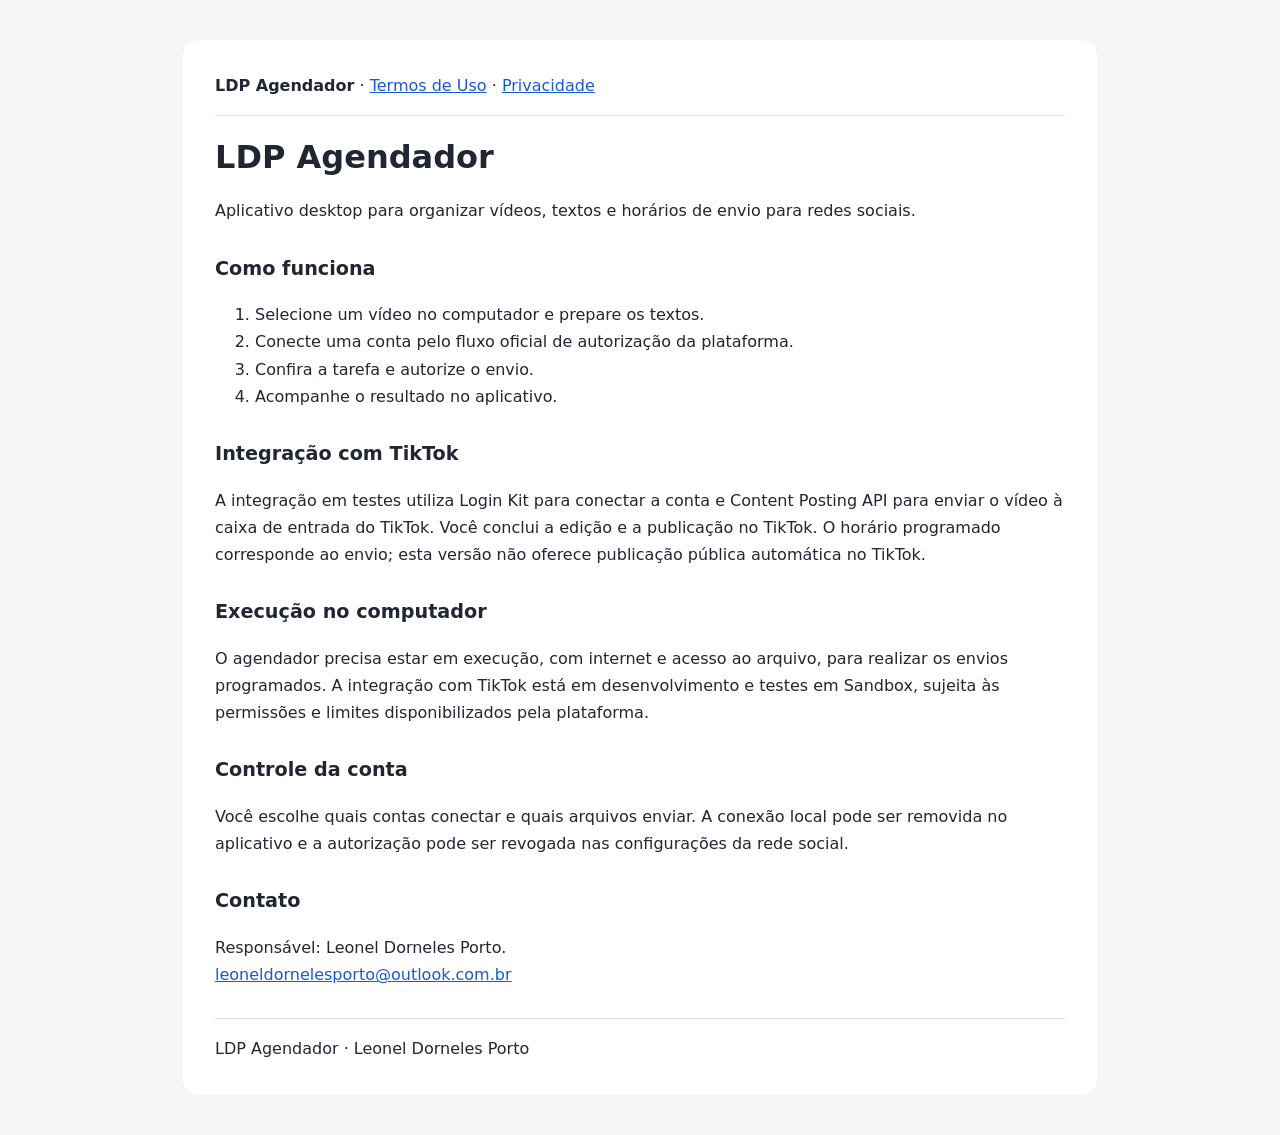
==== apresentacao.html @ c743c890 "Add files via upload" ====
<!doctype html><html lang="pt-BR"><head><meta charset="utf-8"><meta name="viewport" content="width=device-width,initial-scale=1"><title>LDP Agendador | Apresentação</title><style>body{font-family:system-ui,sans-serif;margin:0;background:#f5f6f8;color:#202632;line-height:1.7}main{max-width:850px;margin:40px auto;padding:32px;background:white;border-radius:16px}h1{line-height:1.2}h2{font-size:1.2rem;margin-top:28px}a{color:#175bcc}nav{border-bottom:1px solid #ddd;padding-bottom:16px}footer{border-top:1px solid #ddd;margin-top:30px;padding-top:16px}@media(max-width:600px){main{margin:0;padding:24px;border-radius:0}}</style></head><body><main><nav><strong>LDP Agendador</strong> · <a href="termos.html">Termos de Uso</a> · <a href="privacidade.html">Privacidade</a></nav><h1>LDP Agendador</h1><p>Aplicativo desktop para organizar vídeos, textos e horários de envio para redes sociais.</p><h2>Como funciona</h2><ol><li>Selecione um vídeo no computador e prepare os textos.</li><li>Conecte uma conta pelo fluxo oficial de autorização da plataforma.</li><li>Confira a tarefa e autorize o envio.</li><li>Acompanhe o resultado no aplicativo.</li></ol><h2>Integração com TikTok</h2><p>A integração em testes utiliza Login Kit para conectar a conta e Content Posting API para enviar o vídeo à caixa de entrada do TikTok. Você conclui a edição e a publicação no TikTok. O horário programado corresponde ao envio; esta versão não oferece publicação pública automática no TikTok.</p><h2>Execução no computador</h2><p>O agendador precisa estar em execução, com internet e acesso ao arquivo, para realizar os envios programados. A integração com TikTok está em desenvolvimento e testes em Sandbox, sujeita às permissões e limites disponibilizados pela plataforma.</p><h2>Controle da conta</h2><p>Você escolhe quais contas conectar e quais arquivos enviar. A conexão local pode ser removida no aplicativo e a autorização pode ser revogada nas configurações da rede social.</p><h2>Contato</h2><p>Responsável: Leonel Dorneles Porto.<br><a href="mailto:leoneldornelesporto@outlook.com.br">leoneldornelesporto@outlook.com.br</a></p><footer>LDP Agendador · Leonel Dorneles Porto</footer></main></body></html>
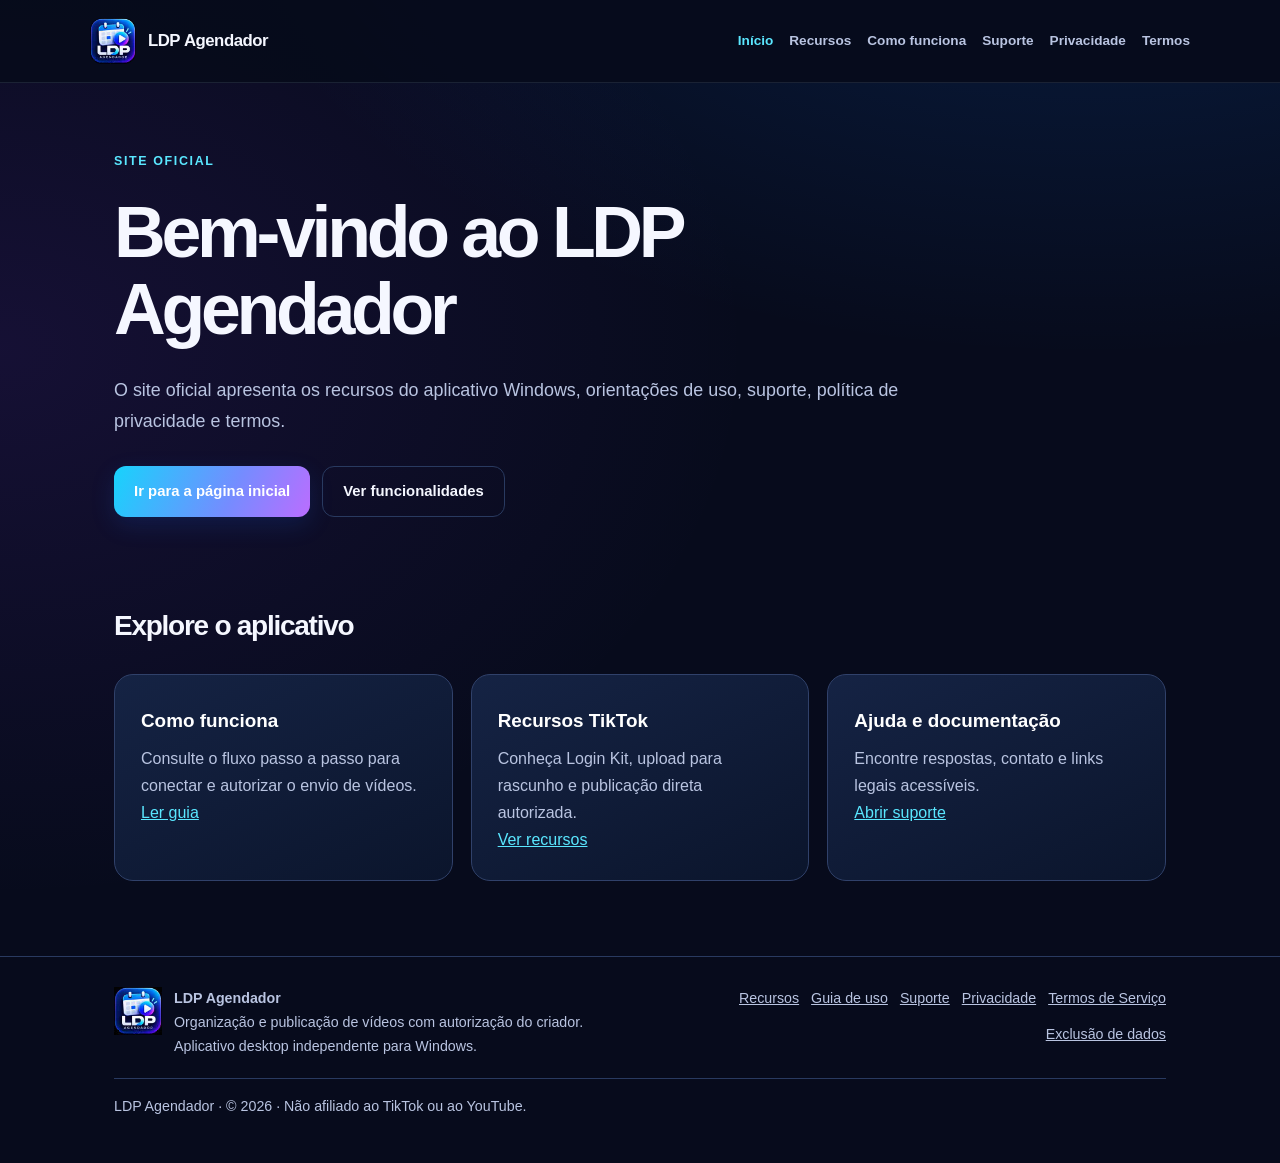
==== commit ebde27bb: "fix(tiktok-review): update apresentacao.html" ====
--- a/apresentacao.html
+++ b/apresentacao.html
@@ -1 +1,3 @@
-<!doctype html><html lang="pt-BR"><head><meta charset="utf-8"><meta name="viewport" content="width=device-width,initial-scale=1"><title>LDP Agendador | Apresentação</title><style>body{font-family:system-ui,sans-serif;margin:0;background:#f5f6f8;color:#202632;line-height:1.7}main{max-width:850px;margin:40px auto;padding:32px;background:white;border-radius:16px}h1{line-height:1.2}h2{font-size:1.2rem;margin-top:28px}a{color:#175bcc}nav{border-bottom:1px solid #ddd;padding-bottom:16px}footer{border-top:1px solid #ddd;margin-top:30px;padding-top:16px}@media(max-width:600px){main{margin:0;padding:24px;border-radius:0}}</style></head><body><main><nav><strong>LDP Agendador</strong> · <a href="termos.html">Termos de Uso</a> · <a href="privacidade.html">Privacidade</a></nav><h1>LDP Agendador</h1><p>Aplicativo desktop para organizar vídeos, textos e horários de envio para redes sociais.</p><h2>Como funciona</h2><ol><li>Selecione um vídeo no computador e prepare os textos.</li><li>Conecte uma conta pelo fluxo oficial de autorização da plataforma.</li><li>Confira a tarefa e autorize o envio.</li><li>Acompanhe o resultado no aplicativo.</li></ol><h2>Integração com TikTok</h2><p>A integração em testes utiliza Login Kit para conectar a conta e Content Posting API para enviar o vídeo à caixa de entrada do TikTok. Você conclui a edição e a publicação no TikTok. O horário programado corresponde ao envio; esta versão não oferece publicação pública automática no TikTok.</p><h2>Execução no computador</h2><p>O agendador precisa estar em execução, com internet e acesso ao arquivo, para realizar os envios programados. A integração com TikTok está em desenvolvimento e testes em Sandbox, sujeita às permissões e limites disponibilizados pela plataforma.</p><h2>Controle da conta</h2><p>Você escolhe quais contas conectar e quais arquivos enviar. A conexão local pode ser removida no aplicativo e a autorização pode ser revogada nas configurações da rede social.</p><h2>Contato</h2><p>Responsável: Leonel Dorneles Porto.<br><a href="mailto:leoneldornelesporto@outlook.com.br">leoneldornelesporto@outlook.com.br</a></p><footer>LDP Agendador · Leonel Dorneles Porto</footer></main></body></html>+<!doctype html>
+<html lang="pt-BR"><head><meta charset="utf-8"><meta name="viewport" content="width=device-width, initial-scale=1"><meta name="theme-color" content="#080d21"><meta name="description" content="Site oficial LDP Agendador, funcionalidades, suporte, privacidade e termos."><link rel="icon" type="image/svg+xml" href="favicon.svg"><link rel="stylesheet" href="styles.css"><title>Apresentação | LDP Agendador</title></head>
+<body><header class="topbar"><nav class="shell nav" aria-label="Navegação principal"><a href="index.html" class="identity" aria-label="LDP Agendador — início"><img src="favicon.svg" class="brand-icon" alt="" width="46" height="46"><span>LDP <b>Agendador</b></span></a><div class="navlinks"><a href="index.html" class="current">Início</a><a href="recursos.html">Recursos</a><a href="guia.html">Como funciona</a><a href="suporte.html">Suporte</a><a href="privacidade.html">Privacidade</a><a href="termos.html">Termos</a></div></nav></header><main id="conteudo"><section class="shell inner-hero"><div class="eyebrow">Site oficial</div><h1>Bem-vindo ao LDP Agendador</h1><p class="lead">O site oficial apresenta os recursos do aplicativo Windows, orientações de uso, suporte, política de privacidade e termos.</p><div class="actions"><a class="btn primary" href="index.html">Ir para a página inicial</a><a class="btn" href="recursos.html">Ver funcionalidades</a></div></section><section class="shell content-section"><h2 class="section-title">Explore o aplicativo</h2><div class="cards"><article class="card"><h3>Como funciona</h3><p>Consulte o fluxo passo a passo para conectar e autorizar o envio de vídeos.</p><a href="guia.html">Ler guia</a></article><article class="card"><h3>Recursos TikTok</h3><p>Conheça Login Kit, upload para rascunho e publicação direta autorizada.</p><a href="recursos.html">Ver recursos</a></article><article class="card"><h3>Ajuda e documentação</h3><p>Encontre respostas, contato e links legais acessíveis.</p><a href="suporte.html">Abrir suporte</a></article></div></section></main><footer class="footer"><div class="shell footer-grid"><div class="footer-brand"><img src="favicon.svg" alt="" width="48" height="48"><div><strong>LDP Agendador</strong><span>Organização e publicação de vídeos com autorização do criador.<br>Aplicativo desktop independente para Windows.</span></div></div><div class="footer-links"><a href="recursos.html">Recursos</a><a href="guia.html">Guia de uso</a><a href="suporte.html">Suporte</a><a href="privacidade.html">Privacidade</a><a href="termos.html">Termos de Serviço</a><a href="exclusao-de-dados.html">Exclusão de dados</a></div><div class="footer-small">LDP Agendador · © 2026 · Não afiliado ao TikTok ou ao YouTube.</div></div></footer></body></html>
--- a/styles.css
+++ b/styles.css
@@ -0,0 +1,20 @@
+@charset "utf-8";
+:root{color-scheme:dark;--bg:#090d15;--surface:#101725;--surface2:#141d2b;--line:#2a3547;--text:#f0f5fa;--muted:#a7b6c8;--cyan:#60dbcc;--purple:#b59bff;--gold:#ffc98e}
+*{box-sizing:border-box}html{scroll-behavior:smooth}body{margin:0;background:radial-gradient(ellipse 1100px 550px at 86% -18%,rgba(103,78,194,.21),transparent),radial-gradient(ellipse 760px 410px at 4% 12%,rgba(33,189,160,.10),transparent),var(--bg);color:var(--text);font-family:Inter,ui-sans-serif,-apple-system,BlinkMacSystemFont,"Segoe UI",Arial,sans-serif;line-height:1.68}a{color:var(--cyan)}a:hover{color:#aff6e9}a:focus-visible{outline:2px solid var(--cyan);outline-offset:4px;border-radius:3px}.shell{max-width:1100px;padding:0 24px;margin:auto}.topbar{border-bottom:1px solid rgba(174,194,217,.12);background:rgba(9,13,21,.86)}.nav{display:flex;align-items:center;justify-content:space-between;gap:22px;padding:18px 0;flex-wrap:wrap}.identity{display:inline-flex;align-items:center;gap:12px;color:var(--text);font-weight:800;letter-spacing:-.5px;text-decoration:none}.mark{display:grid;place-items:center;width:43px;height:43px;border-radius:14px;background:linear-gradient(140deg,#5ee1c1,#9084f4);color:#0b1020;font-weight:900;font-size:18px;letter-spacing:-1.3px}.navlinks{display:flex;gap:21px;flex-wrap:wrap}.navlinks a{color:var(--muted);text-decoration:none;font-size:.91rem;font-weight:600}.navlinks a:hover,.navlinks a.current{color:var(--cyan)}.hero{padding:88px 0 58px}.eyebrow{display:inline-block;font-size:.78rem;letter-spacing:.13em;text-transform:uppercase;font-weight:800;color:var(--cyan);margin-bottom:22px}.hero h1{font-size:clamp(2.65rem,6vw,4.5rem);letter-spacing:-.065em;line-height:1.08;margin:0 0 22px;max-width:860px}.gradient{background:linear-gradient(100deg,#71e0c9,#a9a4ff);background-clip:text;color:transparent}.hero p.lead{font-size:1.18rem;max-width:770px;color:var(--muted);line-height:1.8;margin:0 0 28px}.actions{display:flex;gap:12px;flex-wrap:wrap}.btn{display:inline-flex;gap:8px;align-items:center;padding:12px 20px;text-decoration:none;border-radius:12px;border:1px solid var(--line);font-weight:750;color:var(--text);font-size:.93rem}.btn.primary{color:#0b1322;border:0;background:linear-gradient(120deg,#63dfc8,#b9b3ff)}.btn:hover{transform:translateY(-1px);filter:brightness(1.09)}.stripes{display:flex;gap:9px;flex-wrap:wrap;margin:36px 0 0}.pill{color:#dbe9ed;padding:7px 12px;border:1px solid #30414a;border-radius:99px;font-size:.83rem;background:#101e24}.content{padding:20px 0 84px}.section-title{font-size:1.75rem;letter-spacing:-.045em;margin:22px 0 20px}.cards{display:grid;grid-template-columns:repeat(3,minmax(0,1fr));gap:18px;margin:25px 0}.card{background:linear-gradient(145deg,#141e2c,#0d1522);border:1px solid #29374a;border-radius:19px;padding:26px}.card h3{font-size:1.18rem;margin:4px 0 10px}.card p{margin:0;color:var(--muted)}.symbol{width:42px;height:42px;border-radius:12px;display:grid;place-items:center;background:#273544;color:var(--cyan);font-weight:800;font-size:1.15rem}.notice{padding:18px 22px;background:rgba(104,213,199,.075);border-left:3px solid var(--cyan);border-radius:0 12px 12px 0;color:#d5e5ea;margin:30px 0}.notice strong{color:#fff}.text-page{max-width:850px}.text-page h1{font-size:clamp(2.25rem,4.5vw,3.3rem);letter-spacing:-.055em;line-height:1.15;margin:12px 0 15px}.text-page h2{margin:42px 0 13px;font-size:1.45rem;letter-spacing:-.035em;line-height:1.3}.text-page h3{margin:27px 0 10px;font-size:1.07rem}.text-page p,.text-page li{color:#c5d1df}.text-page ul,.text-page ol{padding-left:24px}.text-page li{margin:8px 0}.meta{font-size:.88rem;color:var(--muted);margin-bottom:35px}.text-page .intro{font-size:1.07rem;color:#d8e4ee}.divider{height:1px;background:var(--line);margin:32px 0}.endnote{margin:45px 0 10px;padding:19px 24px;border-radius:14px;background:#121e27;border:1px solid #30403f}.footer{border-top:1px solid var(--line);padding:30px 0 44px;color:var(--muted);font-size:.89rem}.footer-grid{display:flex;justify-content:space-between;gap:20px;flex-wrap:wrap}.footer a{color:var(--muted)}.small{font-size:.85rem;color:var(--muted)}.feature-list{display:grid;gap:12px;margin-top:20px}.feature{display:flex;align-items:flex-start;gap:12px;padding:16px 18px;background:#0e1724;border:1px solid #233144;border-radius:13px}.feature b{color:var(--cyan)}.feature span{color:var(--muted)}.feature strong{color:var(--text)}@media(max-width:750px){.hero{padding:55px 0 35px}.cards{grid-template-columns:1fr}.nav{align-items:flex-start}.navlinks{gap:14px}.shell{padding:0 18px}.topbar{position:static}.hero p.lead{font-size:1.05rem}}@media(prefers-reduced-motion:reduce){html{scroll-behavior:auto}*,*:before,*:after{transition:none!important;animation:none!important}}
+
+/* TikTok production review: official brand, responsive product website */
+:root{--bg:#070b1c;--surface:#111a31;--surface2:#172442;--line:#293a60;--text:#f5f7ff;--muted:#b9c4e1;--cyan:#5ae7ff;--purple:#aa72ff}
+body{background:radial-gradient(ellipse 900px 530px at 85% -15%,rgba(15,123,255,.18),transparent),radial-gradient(ellipse 750px 550px at 0% 30%,rgba(127,53,230,.12),transparent),var(--bg)}
+.topbar{background:rgba(7,11,28,.96)}.identity{font-size:1.05rem}.brand-icon{border-radius:12px;object-fit:cover;flex:none}.navlinks{gap:16px}.navlinks a{font-size:.85rem}
+.gradient{background:linear-gradient(95deg,#4ae5ff,#8f8dff 50%,#d982ff);background-clip:text;color:transparent}
+.btn.primary{background:linear-gradient(115deg,#17d3fc,#758cff 60%,#bb6dff);color:white;box-shadow:0 8px 24px rgba(25,100,245,.16)}
+.brand-showcase{display:flex;flex-direction:column;align-items:center;justify-content:center;gap:8px;border:1px solid rgba(92,146,255,.16);border-radius:30px;padding:40px 24px;background:radial-gradient(circle,rgba(40,110,255,.18),transparent 66%),rgba(10,18,44,.65)}
+.brand-showcase img{width:min(100%,300px);height:auto;border-radius:20%}.brand-showcase p{margin:0;font-size:.8rem;color:#b0bcde;letter-spacing:.11em;text-transform:uppercase}
+.hero-grid{display:grid;grid-template-columns:1.45fr 1fr;gap:45px;align-items:center;padding-top:85px;padding-bottom:65px}.hero-copy h1,.inner-hero h1{font-size:clamp(2.6rem,5.6vw,4.5rem);letter-spacing:-.06em;line-height:1.08;margin:0 0 26px}.hero-copy .lead,.inner-hero .lead{font-size:1.12rem;line-height:1.75;color:var(--muted);margin:0 0 28px}
+.content-section{padding-top:38px;padding-bottom:50px}.section-kicker{color:var(--cyan);font-size:.78rem;font-weight:800;text-transform:uppercase;letter-spacing:.15em}.section-lead{color:var(--muted);max-width:760px}.card{background:linear-gradient(155deg,#152344,#0b152c);border-color:#30416a}.card h3{color:#fff}.symbol{background:#1f3264;color:#80d9ff}.split-section{display:grid;grid-template-columns:1fr 1fr;gap:40px;align-items:center}.split-section p{color:var(--muted)}.stack-cards{display:grid;gap:15px}.mini-tag{display:inline-block;font-family:ui-monospace,monospace;font-size:.77rem;color:#8edbff;background:#1b3053;border-radius:99px;padding:4px 10px}.text-link{font-weight:750}
+.cta-section{margin-top:30px;margin-bottom:72px;background:linear-gradient(120deg,#162c57,#1d174c);padding-top:35px;padding-bottom:35px;border-radius:20px;display:flex;justify-content:space-between;align-items:center;gap:22px}.cta-section h2{font-size:1.8rem;max-width:650px}.cta-section p{color:var(--muted)}
+.inner-hero{padding-top:64px;padding-bottom:25px;max-width:1100px}.inner-hero h1{max-width:890px}.inner-hero p{max-width:840px}.prose{max-width:1100px}.prose h2{font-size:1.55rem;margin-top:38px}.prose p,.prose li{color:var(--muted)}.prose strong{color:var(--text)}.steps{list-style:decimal;padding-left:28px;max-width:950px}.steps li{padding:5px 0 16px 12px}.steps h2{font-size:1.28rem;margin:0 0 4px}.steps p{margin:0 0 8px}.table-wrap{overflow-x:auto}.details-table{border-collapse:collapse;width:100%;min-width:590px}.details-table th,.details-table td{text-align:left;padding:16px;border-bottom:1px solid var(--line);vertical-align:top}.details-table th{color:#f3f8ff;background:#172449}.details-table td{color:var(--muted)}code{color:#c4e9ff;background:#17284b;border-radius:5px;padding:1px 5px}
+.faq{border:1px solid var(--line);background:#111d35;padding:16px 20px;border-radius:13px;margin:12px 0}.faq summary{cursor:pointer;color:var(--text);font-weight:700}.faq p{margin-bottom:0}
+.footer-grid{align-items:flex-start}.footer-brand{display:flex;gap:12px}.footer-brand span{display:block;color:var(--muted)}.footer-links{display:flex;flex-wrap:wrap;justify-content:flex-end;gap:12px;max-width:510px}.footer-small{width:100%;border-top:1px solid var(--line);padding-top:16px}.footer a:hover{color:#9feaff}
+@media(max-width:850px){.hero-grid,.split-section{grid-template-columns:1fr}.brand-showcase{max-width:540px}.cta-section{flex-direction:column;align-items:flex-start;margin:25px 18px}.navlinks{gap:12px}.navlinks a{font-size:.83rem}.footer-links{justify-content:flex-start}}
+@media(max-width:550px){.hero-grid{padding-top:45px;gap:22px}.brand-showcase{padding:22px}.hero-copy h1,.inner-hero h1{font-size:2.55rem}.content-section{padding-top:20px;padding-bottom:30px}.inner-hero{padding-top:45px}}
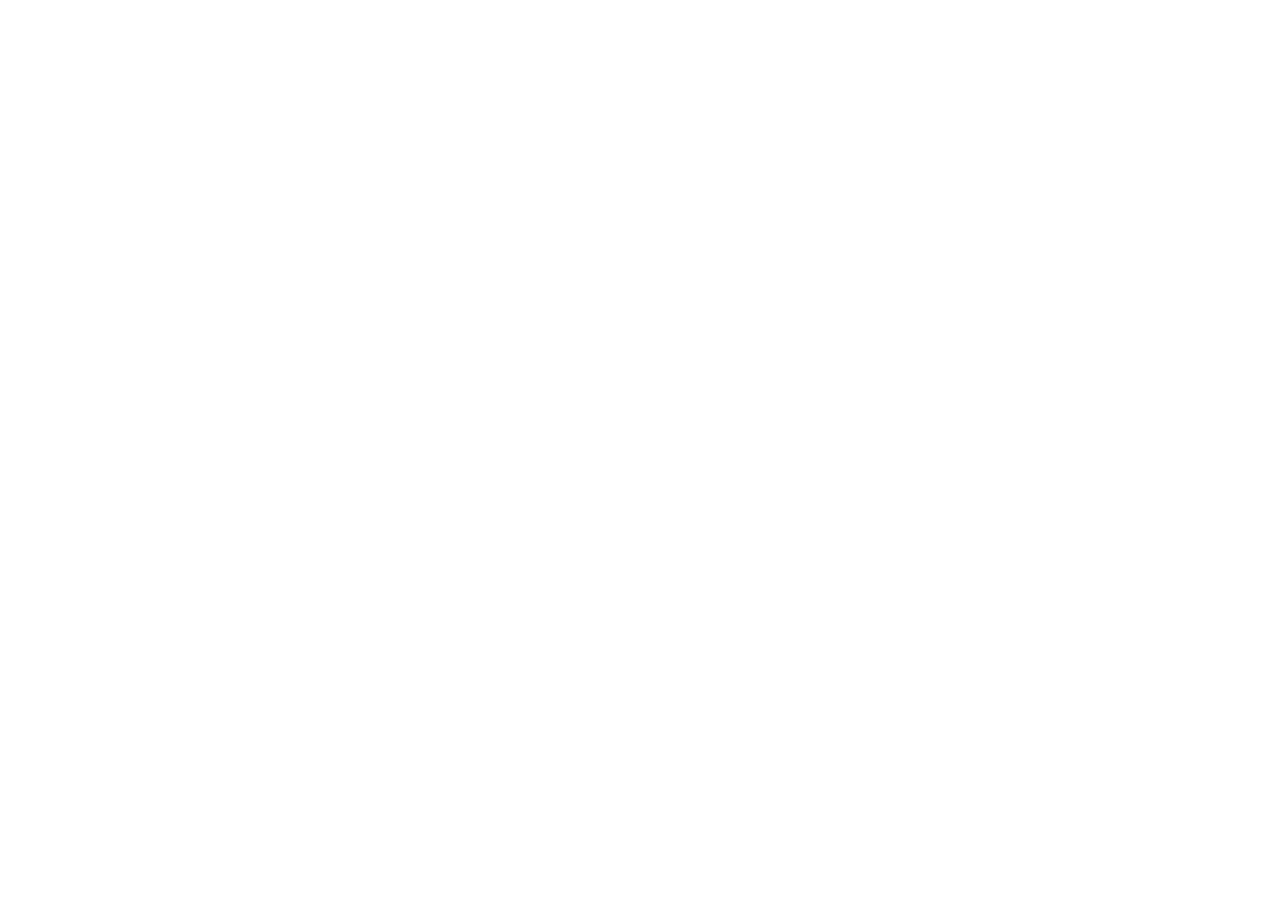
==== commit ffdae4d0: "chore(legacy): retain callbacks and point old website pages to canonical site" ====
--- a/apresentacao.html
+++ b/apresentacao.html
@@ -1,3 +1,2 @@
 <!doctype html>
-<html lang="pt-BR"><head><meta charset="utf-8"><meta name="viewport" content="width=device-width, initial-scale=1"><meta name="theme-color" content="#080d21"><meta name="description" content="Site oficial LDP Agendador, funcionalidades, suporte, privacidade e termos."><link rel="icon" type="image/svg+xml" href="favicon.svg"><link rel="stylesheet" href="styles.css"><title>Apresentação | LDP Agendador</title></head>
-<body><header class="topbar"><nav class="shell nav" aria-label="Navegação principal"><a href="index.html" class="identity" aria-label="LDP Agendador — início"><img src="favicon.svg" class="brand-icon" alt="" width="46" height="46"><span>LDP <b>Agendador</b></span></a><div class="navlinks"><a href="index.html" class="current">Início</a><a href="recursos.html">Recursos</a><a href="guia.html">Como funciona</a><a href="suporte.html">Suporte</a><a href="privacidade.html">Privacidade</a><a href="termos.html">Termos</a></div></nav></header><main id="conteudo"><section class="shell inner-hero"><div class="eyebrow">Site oficial</div><h1>Bem-vindo ao LDP Agendador</h1><p class="lead">O site oficial apresenta os recursos do aplicativo Windows, orientações de uso, suporte, política de privacidade e termos.</p><div class="actions"><a class="btn primary" href="index.html">Ir para a página inicial</a><a class="btn" href="recursos.html">Ver funcionalidades</a></div></section><section class="shell content-section"><h2 class="section-title">Explore o aplicativo</h2><div class="cards"><article class="card"><h3>Como funciona</h3><p>Consulte o fluxo passo a passo para conectar e autorizar o envio de vídeos.</p><a href="guia.html">Ler guia</a></article><article class="card"><h3>Recursos TikTok</h3><p>Conheça Login Kit, upload para rascunho e publicação direta autorizada.</p><a href="recursos.html">Ver recursos</a></article><article class="card"><h3>Ajuda e documentação</h3><p>Encontre respostas, contato e links legais acessíveis.</p><a href="suporte.html">Abrir suporte</a></article></div></section></main><footer class="footer"><div class="shell footer-grid"><div class="footer-brand"><img src="favicon.svg" alt="" width="48" height="48"><div><strong>LDP Agendador</strong><span>Organização e publicação de vídeos com autorização do criador.<br>Aplicativo desktop independente para Windows.</span></div></div><div class="footer-links"><a href="recursos.html">Recursos</a><a href="guia.html">Guia de uso</a><a href="suporte.html">Suporte</a><a href="privacidade.html">Privacidade</a><a href="termos.html">Termos de Serviço</a><a href="exclusao-de-dados.html">Exclusão de dados</a></div><div class="footer-small">LDP Agendador · © 2026 · Não afiliado ao TikTok ou ao YouTube.</div></div></footer></body></html>+<html lang="pt-BR"><head><meta charset="utf-8"><meta name="viewport" content="width=device-width, initial-scale=1"><meta name="robots" content="noindex,follow"><meta http-equiv="refresh" content="0; url=https://leoneldornelesporto2026.github.io/LDP_AGENDADOR/"><link rel="canonical" href="https://leoneldornelesporto2026.github.io/LDP_AGENDADOR/"><title>LDP Agendador — Página transferida</title></head><body><main><h1>O site do LDP Agendador mudou</h1><p>O conteúdo desta página está disponível no repositório principal do aplicativo.</p><p><a href="https://leoneldornelesporto2026.github.io/LDP_AGENDADOR/">Acessar site oficial</a></p></main></body></html>
